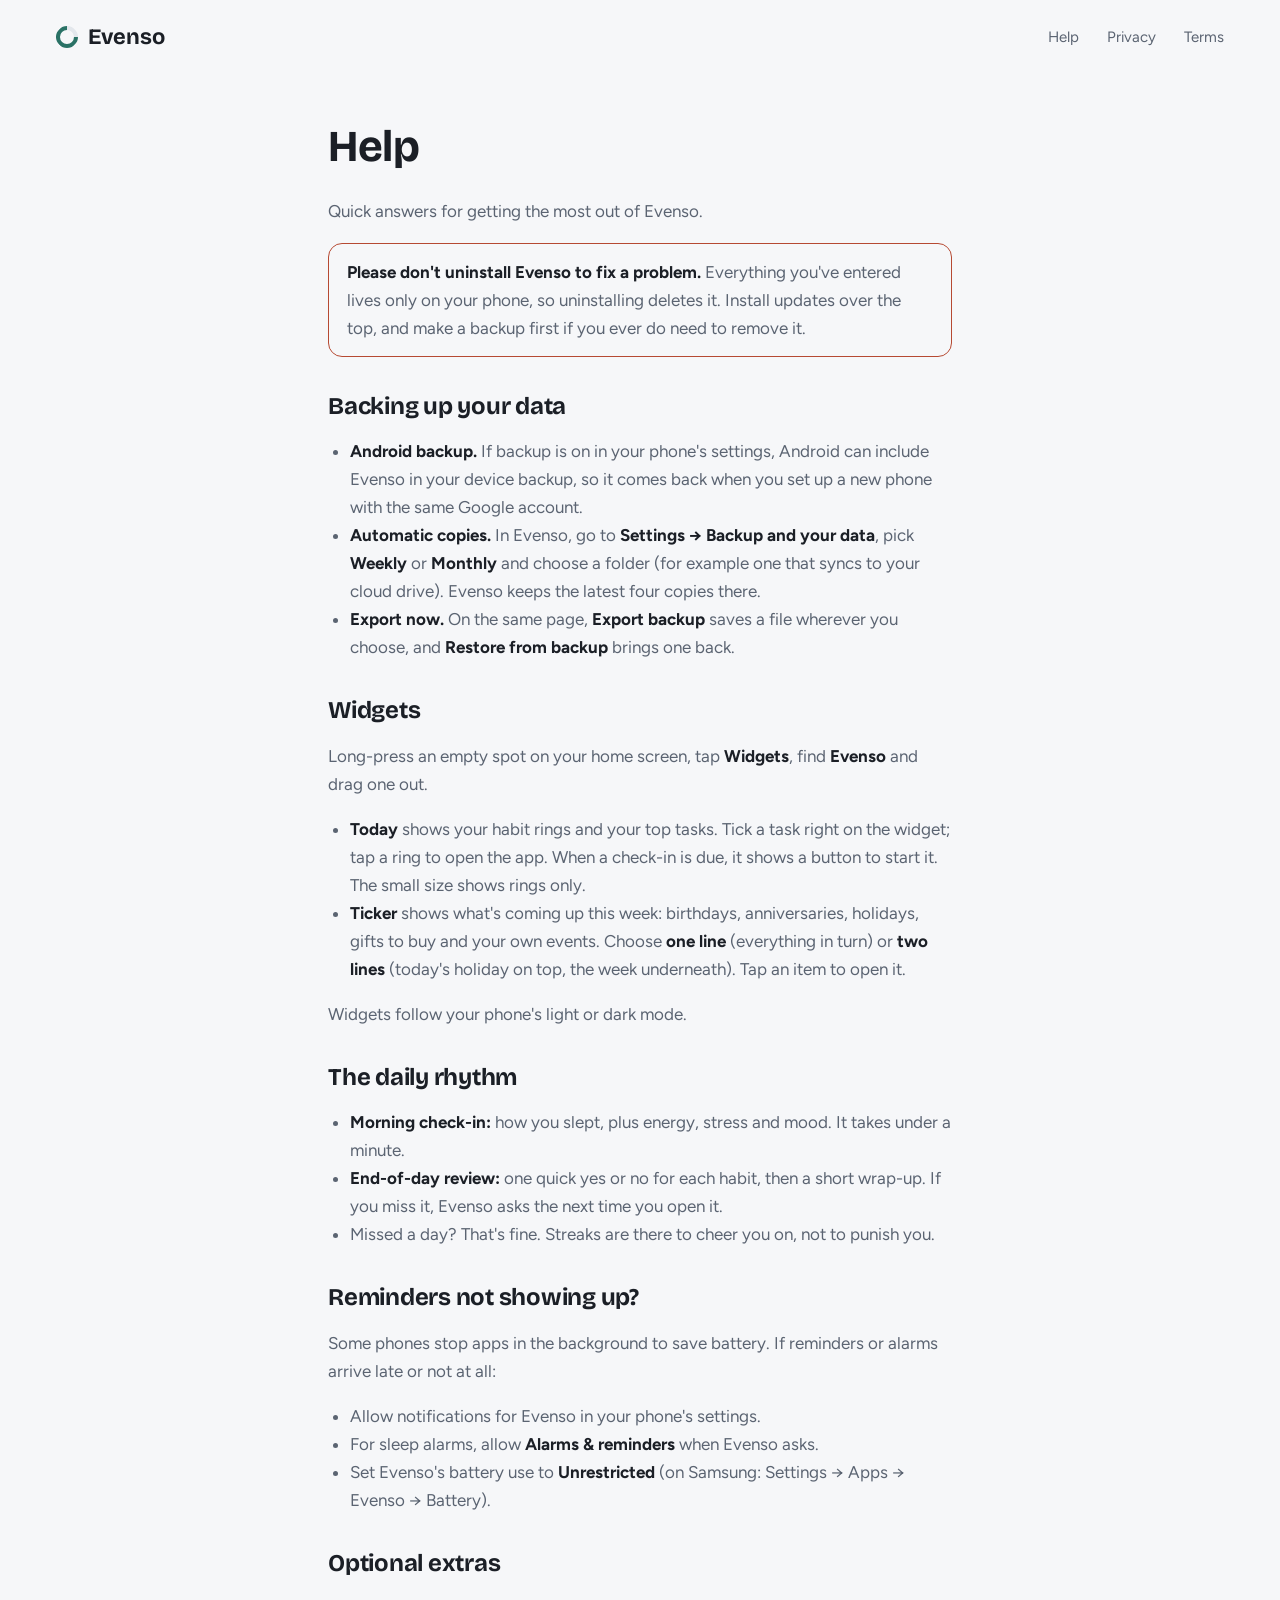
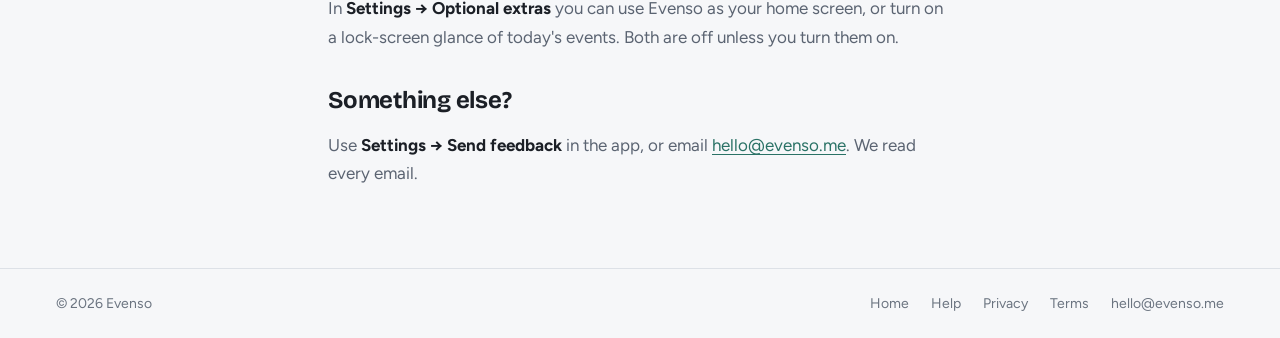
==== help/index.html @ 016aca0f "Launch site: home, help, privacy, terms Co-Authored-By: Claude Opus 5.5 <noreply@anthropic.com> Clau" ====
<!doctype html>
<html lang="en">
<head>
<meta charset="utf-8">
<meta name="viewport" content="width=device-width,initial-scale=1">
<title>Help · Evenso</title>
<meta name="description" content="Help with Evenso: backups, widgets, reminders and the daily check-in.">
<link rel="canonical" href="https://evenso.me/help/">
<meta name="theme-color" content="#0F1318" media="(prefers-color-scheme: dark)">
<meta name="theme-color" content="#F6F7F9" media="(prefers-color-scheme: light)">
<link rel="icon" href="/favicon.svg" type="image/svg+xml">
<link rel="preconnect" href="https://fonts.googleapis.com">
<link rel="preconnect" href="https://fonts.gstatic.com" crossorigin>
<link rel="stylesheet" href="https://fonts.googleapis.com/css2?family=Bricolage+Grotesque:wght@600;700&family=Figtree:wght@400;500;600;700&display=swap">
<link rel="stylesheet" href="/style.css">
</head>
<body>
<div class="wrap">
<header class="nav"><a class="brand" href="/"><span class="mark" aria-hidden="true"></span>Evenso</a>
<nav aria-label="Main"><a href="/help/">Help</a><a href="/privacy/">Privacy</a><a href="/terms/">Terms</a></nav></header>
<main class="doc">
<h1>Help</h1>

<p>Quick answers for getting the most out of Evenso.</p>
<div class="note"><p><strong>Please don't uninstall Evenso to fix a problem.</strong> Everything you've entered lives only on your phone, so uninstalling deletes it. Install updates over the top, and make a backup first if you ever do need to remove it.</p></div>

<h2>Backing up your data</h2>
<ul>
<li><strong>Android backup.</strong> If backup is on in your phone's settings, Android can include Evenso in your device backup, so it comes back when you set up a new phone with the same Google account.</li>
<li><strong>Automatic copies.</strong> In Evenso, go to <strong>Settings → Backup and your data</strong>, pick <strong>Weekly</strong> or <strong>Monthly</strong> and choose a folder (for example one that syncs to your cloud drive). Evenso keeps the latest four copies there.</li>
<li><strong>Export now.</strong> On the same page, <strong>Export backup</strong> saves a file wherever you choose, and <strong>Restore from backup</strong> brings one back.</li>
</ul>
<h2>Widgets</h2>
<p>Long-press an empty spot on your home screen, tap <strong>Widgets</strong>, find <strong>Evenso</strong> and drag one out.</p>
<ul>
<li><strong>Today</strong> shows your habit rings and your top tasks. Tick a task right on the widget; tap a ring to open the app. When a check-in is due, it shows a button to start it. The small size shows rings only.</li>
<li><strong>Ticker</strong> shows what's coming up this week: birthdays, anniversaries, holidays, gifts to buy and your own events. Choose <strong>one line</strong> (everything in turn) or <strong>two lines</strong> (today's holiday on top, the week underneath). Tap an item to open it.</li>
</ul>
<p>Widgets follow your phone's light or dark mode.</p>
<h2>The daily rhythm</h2>
<ul>
<li><strong>Morning check-in:</strong> how you slept, plus energy, stress and mood. It takes under a minute.</li>
<li><strong>End-of-day review:</strong> one quick yes or no for each habit, then a short wrap-up. If you miss it, Evenso asks the next time you open it.</li>
<li>Missed a day? That's fine. Streaks are there to cheer you on, not to punish you.</li>
</ul>
<h2>Reminders not showing up?</h2>
<p>Some phones stop apps in the background to save battery. If reminders or alarms arrive late or not at all:</p>
<ul>
<li>Allow notifications for Evenso in your phone's settings.</li>
<li>For sleep alarms, allow <strong>Alarms &amp; reminders</strong> when Evenso asks.</li>
<li>Set Evenso's battery use to <strong>Unrestricted</strong> (on Samsung: Settings → Apps → Evenso → Battery).</li>
</ul>
<h2>Optional extras</h2>
<p>In <strong>Settings → Optional extras</strong> you can use Evenso as your home screen, or turn on a lock-screen glance of today's events. Both are off unless you turn them on.</p>
<h2>Something else?</h2>
<p>Use <strong>Settings → Send feedback</strong> in the app, or email <a href="mailto:hello@evenso.me">hello@evenso.me</a>. We read every email.</p>
</main>
<footer class="foot"><span>© 2026 Evenso</span><nav aria-label="Footer"><a href="/">Home</a><a href="/help/">Help</a><a href="/privacy/">Privacy</a><a href="/terms/">Terms</a><a href="mailto:hello@evenso.me">hello@evenso.me</a></nav></footer>
</div>
</body>
</html>
---- style.css ----
:root{--bg:#0F1318;--surf:#141920;--surf2:#1A2029;--line:#252C36;--text:#E4E7EB;--muted:#A3ABB7;--faint:#8C95A3;--teal:#7FC0B1;--tealf:#3F8C7F;--tealbg:#16302B;--gold:#E0B062;--goldbg:#2B2617;--coral:#E39A86;--rose:#E7A3BE;--track:#2A313C;--r1:#5FB3A2;--r2:#E0B062;--r3:#B79AE0;color-scheme:dark}
@media (prefers-color-scheme:light){:root{--bg:#F6F7F9;--surf:#FFFFFF;--surf2:#EEF0F3;--line:#DDE1E7;--text:#1B1F26;--muted:#5B6472;--faint:#6B7480;--teal:#2A7266;--tealf:#2F7D70;--tealbg:#DDEFEB;--gold:#8A5E0E;--goldbg:#F7EDD8;--coral:#B64A33;--rose:#A63D6A;--track:#E3E7EC;--r1:#2F7D70;--r2:#B8893F;--r3:#7A55B0;color-scheme:light}}
*{box-sizing:border-box}
html{-webkit-text-size-adjust:100%}
body{margin:0;background:var(--bg);color:var(--text);font:16px/1.5 Figtree,system-ui,-apple-system,"Segoe UI",sans-serif}
a{color:inherit;text-decoration:none}
a:focus-visible,summary:focus-visible{outline:2px solid var(--teal);outline-offset:3px;border-radius:6px}
h1,h2,h3{font-family:"Bricolage Grotesque",Figtree,sans-serif;margin:0;text-wrap:balance}
.wrap{max-width:1280px;margin:0 auto}
.nav{display:flex;justify-content:space-between;align-items:center;gap:16px;padding:24px 56px}
.brand{display:flex;align-items:center;gap:10px;font:700 22px "Bricolage Grotesque",sans-serif}
.mark{width:22px;height:22px;border-radius:50%;border:4px solid var(--teal);border-right-color:var(--track);transform:rotate(-45deg);flex:none}
.nav nav,.foot nav{display:flex;flex-wrap:wrap;gap:28px;font-size:15px;color:var(--muted)}
.nav nav a:hover,.foot a:hover{color:var(--text)}
.hero{display:grid;grid-template-columns:1.1fr .9fr;gap:40px;align-items:center;padding:32px 56px 64px}
.hero h1{font-size:64px;line-height:1.02;letter-spacing:-.02em}
.nb{white-space:nowrap}
.lede{font-size:21px;line-height:1.55;color:var(--muted);margin:22px 0 30px;max-width:30em}
mark{background:none;font-weight:600;color:var(--text)}
mark.k1{color:var(--teal)}mark.k2{color:var(--rose)}mark.k3{color:var(--gold)}
.btn{display:inline-flex;align-items:center;justify-content:center;min-height:48px;padding:0 22px;border-radius:24px;font-weight:600;font-size:15px}
.soon{background:var(--surf2);color:var(--muted);border:1px solid var(--line)}
.ghost{border:1px solid var(--tealf);color:var(--teal)}
.ghost:hover{background:var(--tealbg)}
.fine{font-size:14px;color:var(--faint);margin:18px 0 0}
.shotbox{display:flex;justify-content:center}
.shot{width:300px;max-width:70vw;height:auto;border-radius:36px;border:10px solid #05070A;display:block;background:#05070A}
.day{padding:64px 56px;border-top:1px solid var(--line)}
h2{font-size:40px;letter-spacing:-.01em;line-height:1.15}
.sub{color:var(--muted);font-size:18px;margin:12px 0 36px}
.feats{display:grid;grid-template-columns:repeat(4,1fr);gap:24px}
.feat h3{font-size:20px;margin:18px 0 8px}.feat p{color:var(--muted);font-size:15px;line-height:1.55;margin:0}
.fv{height:128px;border-radius:16px;background:var(--surf);border:1px solid var(--line);display:flex;flex-direction:column;justify-content:center;gap:10px;padding:0 16px}
.fv.rings{flex-direction:row;justify-content:space-around;align-items:center}
.scale{display:flex;gap:4px}.scale span{flex:1;text-align:center;font-size:11px;padding:6px 0;border-radius:8px;background:var(--surf2);color:var(--muted)}
.scale span.on{background:var(--tealbg);color:var(--teal);font-weight:600}
.person{display:flex;justify-content:space-between;gap:8px;font-size:15px}.person span{color:var(--muted)}
.pills{display:flex;gap:8px;flex-wrap:wrap}.pill{font-size:12px;padding:5px 12px;border-radius:12px}
.pill.on{background:var(--tealbg);color:var(--teal)}.pill.gold{background:var(--goldbg);color:var(--gold)}
.timer{display:flex;align-items:center;gap:14px}.timer b{font:700 34px "Bricolage Grotesque",sans-serif;color:var(--coral)}.timer span{color:var(--muted)}
.dots{display:none}
.ppl{display:grid;grid-template-columns:.8fr 1.2fr;gap:56px;align-items:center;padding:64px 56px;background:var(--surf2)}
.sub2{color:var(--muted);font-size:18px;line-height:1.55;margin:12px 0 24px}
.plist{list-style:none;padding:0;margin:0;display:flex;flex-direction:column;gap:16px}
.plist li{font-size:16px;color:var(--muted);line-height:1.5;padding-left:18px;border-left:2px solid var(--rose)}
.plist b{color:var(--text);display:block;font-size:17px}
.priv{padding:64px 56px}
.pts{display:grid;grid-template-columns:repeat(3,1fr);gap:28px;margin:28px 0 22px}
.pts b{font-size:17px}.pts p{color:var(--muted);font-size:15px;margin:6px 0 0;line-height:1.5}
.more{color:var(--teal);font-weight:600;font-size:15px}
.faq{padding:56px 56px 48px;border-top:1px solid var(--line)}
.faq h2{margin-bottom:20px}
.q{border-bottom:1px solid var(--line);padding:16px 0}
.q summary{font-weight:600;font-size:17px;cursor:pointer}
.q p{color:var(--muted);font-size:15px;line-height:1.6;margin:10px 0 0;max-width:46em}
.sup{display:flex;justify-content:space-between;align-items:center;gap:32px;margin:8px 56px 48px;padding:36px 40px;border-radius:20px;background:var(--surf);border:1px solid var(--line)}
.sup p{color:var(--muted);font-size:16px;margin:10px 0 0}
.foot{display:flex;justify-content:space-between;gap:16px;padding:24px 56px;border-top:1px solid var(--line);color:var(--faint);font-size:14px}
.foot nav{gap:22px;font-size:14px;color:var(--faint)}
/* Plain text pages: privacy, terms, help */
.doc{max-width:46em;margin:0 auto;padding:24px 56px 64px}
.doc h1{font-size:44px;letter-spacing:-.01em;margin:16px 0 8px}
.doc .date{color:var(--faint);font-size:14px;margin:0 0 28px}
.doc h2{font-size:24px;margin:36px 0 10px}
.doc p,.doc li{color:var(--muted);font-size:17px;line-height:1.65}
.doc strong{color:var(--text)}
.doc ul{padding-left:22px}
.doc a{color:var(--teal);text-decoration:underline;text-underline-offset:3px}
.note{border:1px solid var(--coral);border-radius:14px;padding:14px 18px;margin:18px 0}
.note p{margin:0}
@media (max-width:900px){
  .nav{padding:18px 20px}.nav nav{gap:16px;font-size:14px}
  .hero{grid-template-columns:1fr;padding:12px 20px 40px;gap:28px}
  .hero h1{font-size:34px;line-height:1.1}.lede{font-size:16.5px;margin:14px 0 18px}
  mark,mark.k1,mark.k2,mark.k3{color:var(--text)}
  .ctas .btn{width:100%}.fine{font-size:13px;margin-top:12px}
  .shot{width:240px;border-width:8px;border-radius:30px}
  .day{padding:40px 0 40px 20px}
  h2{font-size:28px}.sub{font-size:16px;margin:10px 20px 22px 0}
  .feats{display:flex;gap:16px;overflow-x:auto;scroll-snap-type:x mandatory;padding-right:20px;scrollbar-width:none}
  .feats::-webkit-scrollbar{display:none}
  .feat{flex:none;width:calc(100vw - 56px);max-width:360px;scroll-snap-align:start}
  .dots{display:flex;gap:6px;justify-content:center;margin:18px 20px 0 0}
  .dots i{width:7px;height:7px;border-radius:50%;background:var(--line)}.dots i.on{background:var(--teal)}
  .ppl{grid-template-columns:1fr;padding:40px 20px;gap:28px}
  .sub2{font-size:16px}
  .priv{padding:40px 20px}.pts{grid-template-columns:1fr;gap:16px}
  .faq{padding:40px 20px 24px}.q summary{font-size:16px}
  .sup{flex-direction:column;align-items:stretch;margin:8px 20px 32px;padding:26px 22px}.sup .btn{width:100%}
  .foot{flex-direction:column;gap:12px;padding:22px 20px}.foot nav{gap:14px}
  .doc{padding:8px 20px 48px}.doc h1{font-size:34px}.doc p,.doc li{font-size:16px}
}
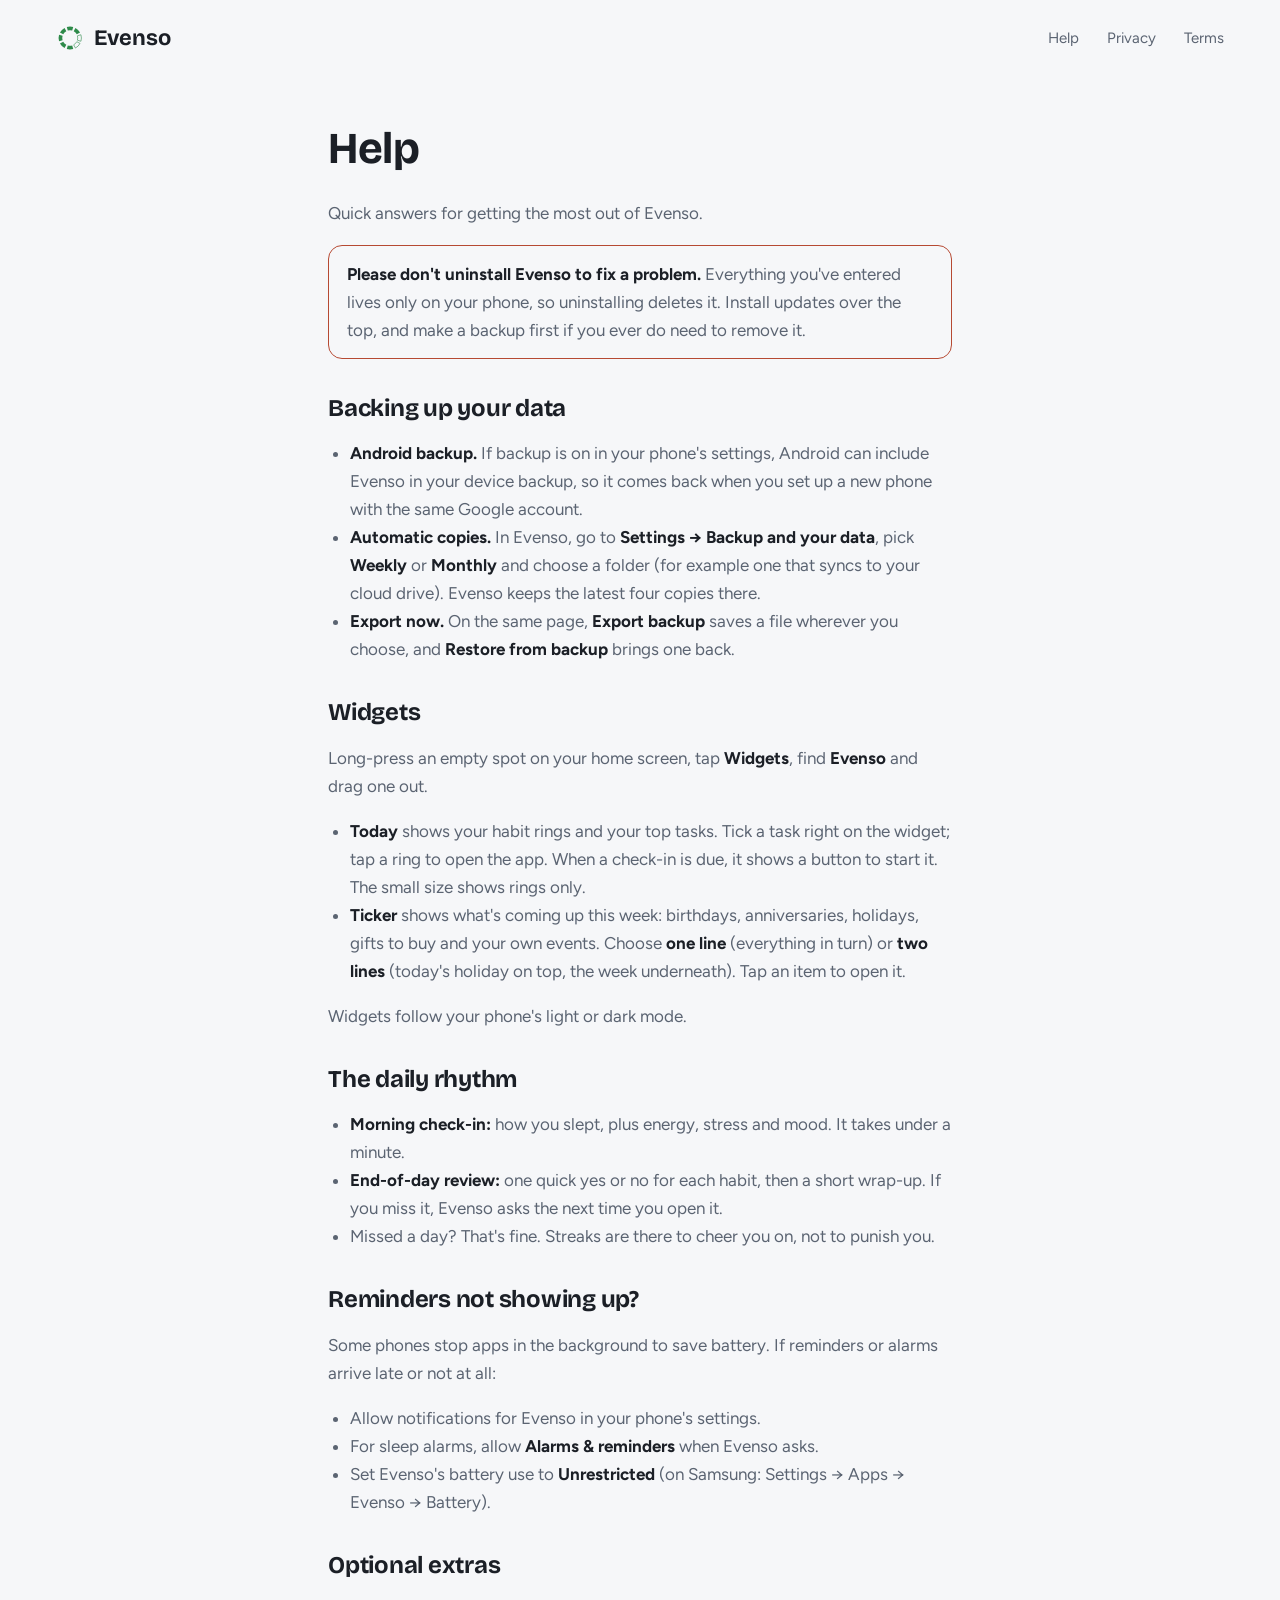
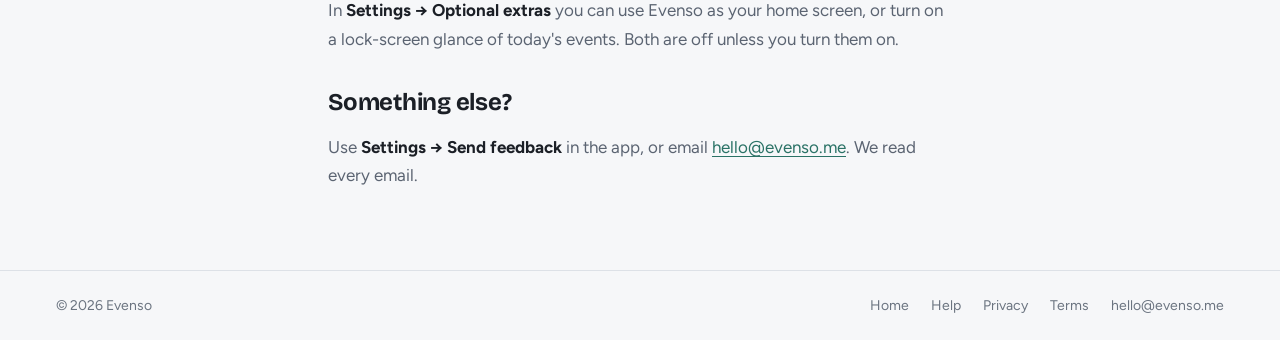
==== commit 1322aed5: "Evenso ring logo: header mark, favicon, touch icon, share picture Co-Authored-By: Claude Opus 5.5 <n" ====
--- a/help/index.html
+++ b/help/index.html
@@ -9,6 +9,7 @@
 <meta name="theme-color" content="#0F1318" media="(prefers-color-scheme: dark)">
 <meta name="theme-color" content="#F6F7F9" media="(prefers-color-scheme: light)">
 <link rel="icon" href="/favicon.svg" type="image/svg+xml">
+<link rel="apple-touch-icon" href="/img/icon-512.png">
 <link rel="preconnect" href="https://fonts.googleapis.com">
 <link rel="preconnect" href="https://fonts.gstatic.com" crossorigin>
 <link rel="stylesheet" href="https://fonts.googleapis.com/css2?family=Bricolage+Grotesque:wght@600;700&family=Figtree:wght@400;500;600;700&display=swap">
--- a/style.css
+++ b/style.css
@@ -9,7 +9,7 @@
 .wrap{max-width:1280px;margin:0 auto}
 .nav{display:flex;justify-content:space-between;align-items:center;gap:16px;padding:24px 56px}
 .brand{display:flex;align-items:center;gap:10px;font:700 22px "Bricolage Grotesque",sans-serif}
-.mark{width:22px;height:22px;border-radius:50%;border:4px solid var(--teal);border-right-color:var(--track);transform:rotate(-45deg);flex:none}
+.mark{width:28px;height:28px;background:url(/img/ring.svg) center/contain no-repeat;flex:none}
 .nav nav,.foot nav{display:flex;flex-wrap:wrap;gap:28px;font-size:15px;color:var(--muted)}
 .nav nav a:hover,.foot a:hover{color:var(--text)}
 .hero{display:grid;grid-template-columns:1.1fr .9fr;gap:40px;align-items:center;padding:32px 56px 64px}
@@ -68,11 +68,37 @@
 .doc a{color:var(--teal);text-decoration:underline;text-underline-offset:3px}
 .note{border:1px solid var(--coral);border-radius:14px;padding:14px 18px;margin:18px 0}
 .note p{margin:0}
+mark.k{color:var(--teal);font-weight:600}
+.sec{display:grid;grid-template-columns:1.15fr .85fr;gap:64px;align-items:center;padding:72px 56px;border-top:1px solid var(--line)}
+.sec.flip{grid-template-columns:.85fr 1.15fr}.sec.flip .stext{order:2}
+.sec h2 .w{color:var(--teal)}
+.kicker{font-size:13px;font-weight:600;letter-spacing:.12em;text-transform:uppercase;color:var(--faint);margin:0 0 10px}
+.plans{display:grid;grid-template-columns:repeat(3,1fr);gap:12px}
+.plan{background:var(--surf);border:1px solid var(--line);border-radius:14px;padding:14px 14px 12px}
+.plan b{font-size:16px;display:block;margin-bottom:6px}.plan p{margin:0;font-size:13px;line-height:1.5;color:var(--muted)}
+.plan.own{border-style:dashed;background:transparent}.plan.own b{color:var(--teal)}
+.how{display:flex;gap:10px;flex-wrap:wrap;margin:22px 0 0}.how span{font-size:13px;padding:6px 12px;border-radius:14px;background:var(--surf2);color:var(--muted)}
+.sec .plist li{border-left-color:var(--tealf)}
+.extras{padding:72px 56px;border-top:1px solid var(--line)}
+.xgrid{display:grid;grid-template-columns:1fr 1fr;gap:24px;margin-top:28px}
+.x{background:var(--surf);border:1px solid var(--line);border-radius:18px;padding:24px}
+.x h3{font-size:20px;margin:16px 0 8px}.x p{color:var(--muted);font-size:15px;line-height:1.55;margin:0}
+.xv{height:96px;border-radius:12px;background:var(--surf2);display:flex;align-items:center;justify-content:center;gap:16px;padding:0 10px}
+.alarm{display:flex;flex-direction:column;align-items:center}.alarm b{font:700 28px "Bricolage Grotesque",sans-serif}.alarm span{font-size:12px;color:var(--muted)}
+.wdg{display:flex;align-items:center;gap:12px;background:var(--surf);border:1px solid var(--line);border-radius:14px;padding:10px 14px;font-size:13px}
+.wdg i{width:8px;height:8px;border-radius:50%;background:var(--gold);flex:none}
 @media (max-width:900px){
+  mark.k{color:var(--teal)}
+  .sec,.sec.flip{grid-template-columns:1fr;gap:24px;padding:40px 20px}.sec.flip .stext{order:0}
+  .plans{grid-template-columns:1fr 1fr;gap:10px}.plan{padding:12px}.plan b{font-size:15px}.plan p{font-size:12.5px}
+  .extras{padding:40px 0 40px 20px}
+  .xgrid{display:flex;gap:16px;overflow-x:auto;scroll-snap-type:x mandatory;padding-right:20px;scrollbar-width:none;margin-top:20px}
+  .xgrid::-webkit-scrollbar{display:none}
+  .x{flex:none;width:calc(100vw - 56px);max-width:360px;scroll-snap-align:start;padding:20px}
   .nav{padding:18px 20px}.nav nav{gap:16px;font-size:14px}
   .hero{grid-template-columns:1fr;padding:12px 20px 40px;gap:28px}
   .hero h1{font-size:34px;line-height:1.1}.lede{font-size:16.5px;margin:14px 0 18px}
-  mark,mark.k1,mark.k2,mark.k3{color:var(--text)}
+  mark.k1,mark.k2,mark.k3{color:var(--text)}
   .ctas .btn{width:100%}.fine{font-size:13px;margin-top:12px}
   .shot{width:240px;border-width:8px;border-radius:30px}
   .day{padding:40px 0 40px 20px}
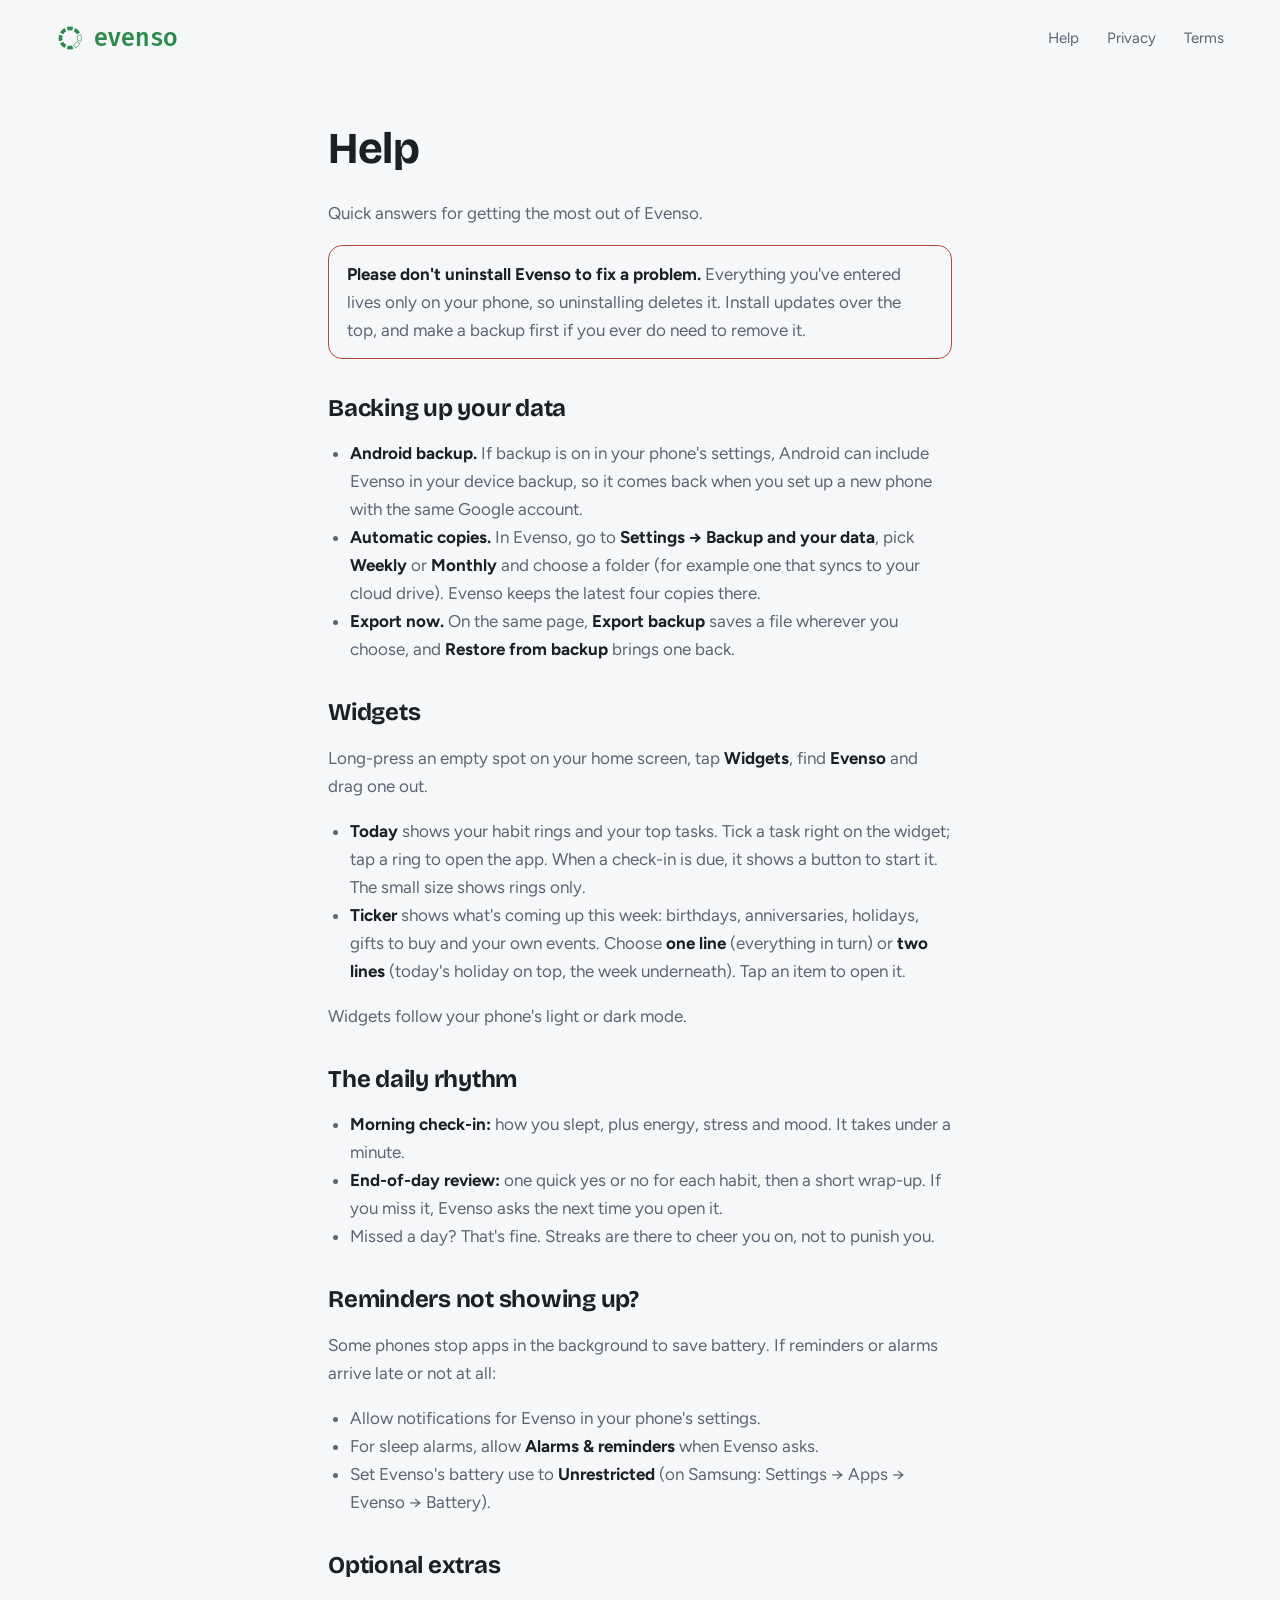
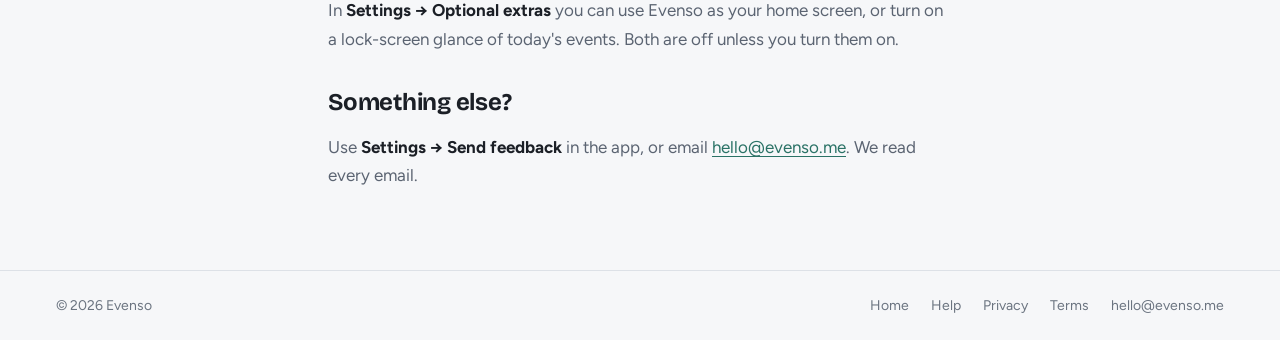
==== commit 5b136322: "Header wordmark: lowercase evenso in Fira Sans 500, brand green Co-Authored-By: Claude Opus 5.5 <nor" ====
--- a/help/index.html
+++ b/help/index.html
@@ -12,12 +12,12 @@
 <link rel="apple-touch-icon" href="/img/icon-512.png">
 <link rel="preconnect" href="https://fonts.googleapis.com">
 <link rel="preconnect" href="https://fonts.gstatic.com" crossorigin>
-<link rel="stylesheet" href="https://fonts.googleapis.com/css2?family=Bricolage+Grotesque:wght@600;700&family=Figtree:wght@400;500;600;700&display=swap">
+<link rel="stylesheet" href="https://fonts.googleapis.com/css2?family=Bricolage+Grotesque:wght@600;700&family=Fira+Sans:wght@500&family=Figtree:wght@400;500;600;700&display=swap">
 <link rel="stylesheet" href="/style.css">
 </head>
 <body>
 <div class="wrap">
-<header class="nav"><a class="brand" href="/"><span class="mark" aria-hidden="true"></span>Evenso</a>
+<header class="nav"><a class="brand" href="/" aria-label="Evenso home"><span class="mark" aria-hidden="true"></span><span class="word">evenso</span></a>
 <nav aria-label="Main"><a href="/help/">Help</a><a href="/privacy/">Privacy</a><a href="/terms/">Terms</a></nav></header>
 <main class="doc">
 <h1>Help</h1>
--- a/style.css
+++ b/style.css
@@ -1,5 +1,5 @@
-:root{--bg:#0F1318;--surf:#141920;--surf2:#1A2029;--line:#252C36;--text:#E4E7EB;--muted:#A3ABB7;--faint:#8C95A3;--teal:#7FC0B1;--tealf:#3F8C7F;--tealbg:#16302B;--gold:#E0B062;--goldbg:#2B2617;--coral:#E39A86;--rose:#E7A3BE;--track:#2A313C;--r1:#5FB3A2;--r2:#E0B062;--r3:#B79AE0;color-scheme:dark}
-@media (prefers-color-scheme:light){:root{--bg:#F6F7F9;--surf:#FFFFFF;--surf2:#EEF0F3;--line:#DDE1E7;--text:#1B1F26;--muted:#5B6472;--faint:#6B7480;--teal:#2A7266;--tealf:#2F7D70;--tealbg:#DDEFEB;--gold:#8A5E0E;--goldbg:#F7EDD8;--coral:#B64A33;--rose:#A63D6A;--track:#E3E7EC;--r1:#2F7D70;--r2:#B8893F;--r3:#7A55B0;color-scheme:light}}
+:root{--brand:#74D68A;--bg:#0F1318;--surf:#141920;--surf2:#1A2029;--line:#252C36;--text:#E4E7EB;--muted:#A3ABB7;--faint:#8C95A3;--teal:#7FC0B1;--tealf:#3F8C7F;--tealbg:#16302B;--gold:#E0B062;--goldbg:#2B2617;--coral:#E39A86;--rose:#E7A3BE;--track:#2A313C;--r1:#5FB3A2;--r2:#E0B062;--r3:#B79AE0;color-scheme:dark}
+@media (prefers-color-scheme:light){:root{--brand:#2E8A4A;--bg:#F6F7F9;--surf:#FFFFFF;--surf2:#EEF0F3;--line:#DDE1E7;--text:#1B1F26;--muted:#5B6472;--faint:#6B7480;--teal:#2A7266;--tealf:#2F7D70;--tealbg:#DDEFEB;--gold:#8A5E0E;--goldbg:#F7EDD8;--coral:#B64A33;--rose:#A63D6A;--track:#E3E7EC;--r1:#2F7D70;--r2:#B8893F;--r3:#7A55B0;color-scheme:light}}
 *{box-sizing:border-box}
 html{-webkit-text-size-adjust:100%}
 body{margin:0;background:var(--bg);color:var(--text);font:16px/1.5 Figtree,system-ui,-apple-system,"Segoe UI",sans-serif}
@@ -8,7 +8,8 @@
 h1,h2,h3{font-family:"Bricolage Grotesque",Figtree,sans-serif;margin:0;text-wrap:balance}
 .wrap{max-width:1280px;margin:0 auto}
 .nav{display:flex;justify-content:space-between;align-items:center;gap:16px;padding:24px 56px}
-.brand{display:flex;align-items:center;gap:10px;font:700 22px "Bricolage Grotesque",sans-serif}
+.brand{display:flex;align-items:center;gap:10px}
+.word{font:500 25px/1 "Fira Sans",sans-serif;color:var(--brand);letter-spacing:.005em}
 .mark{width:28px;height:28px;background:url(/img/ring.svg) center/contain no-repeat;flex:none}
 .nav nav,.foot nav{display:flex;flex-wrap:wrap;gap:28px;font-size:15px;color:var(--muted)}
 .nav nav a:hover,.foot a:hover{color:var(--text)}
